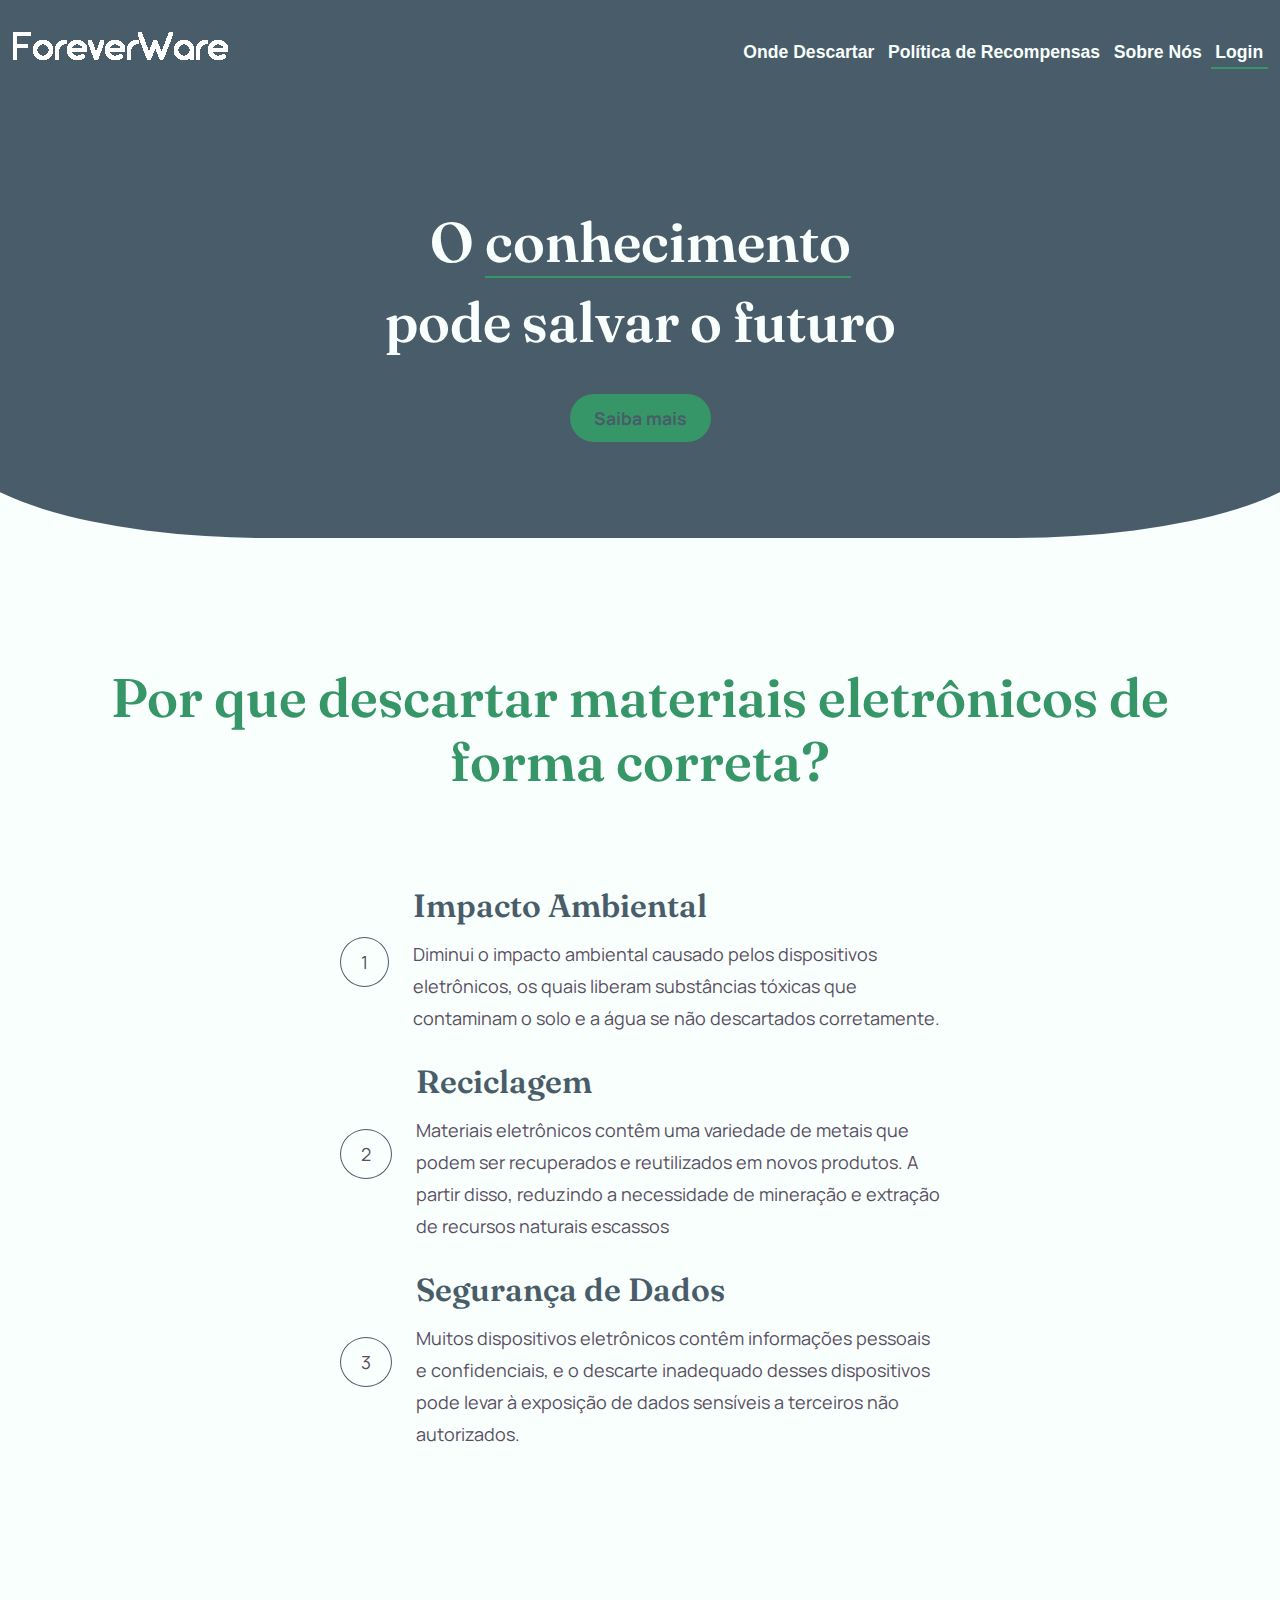
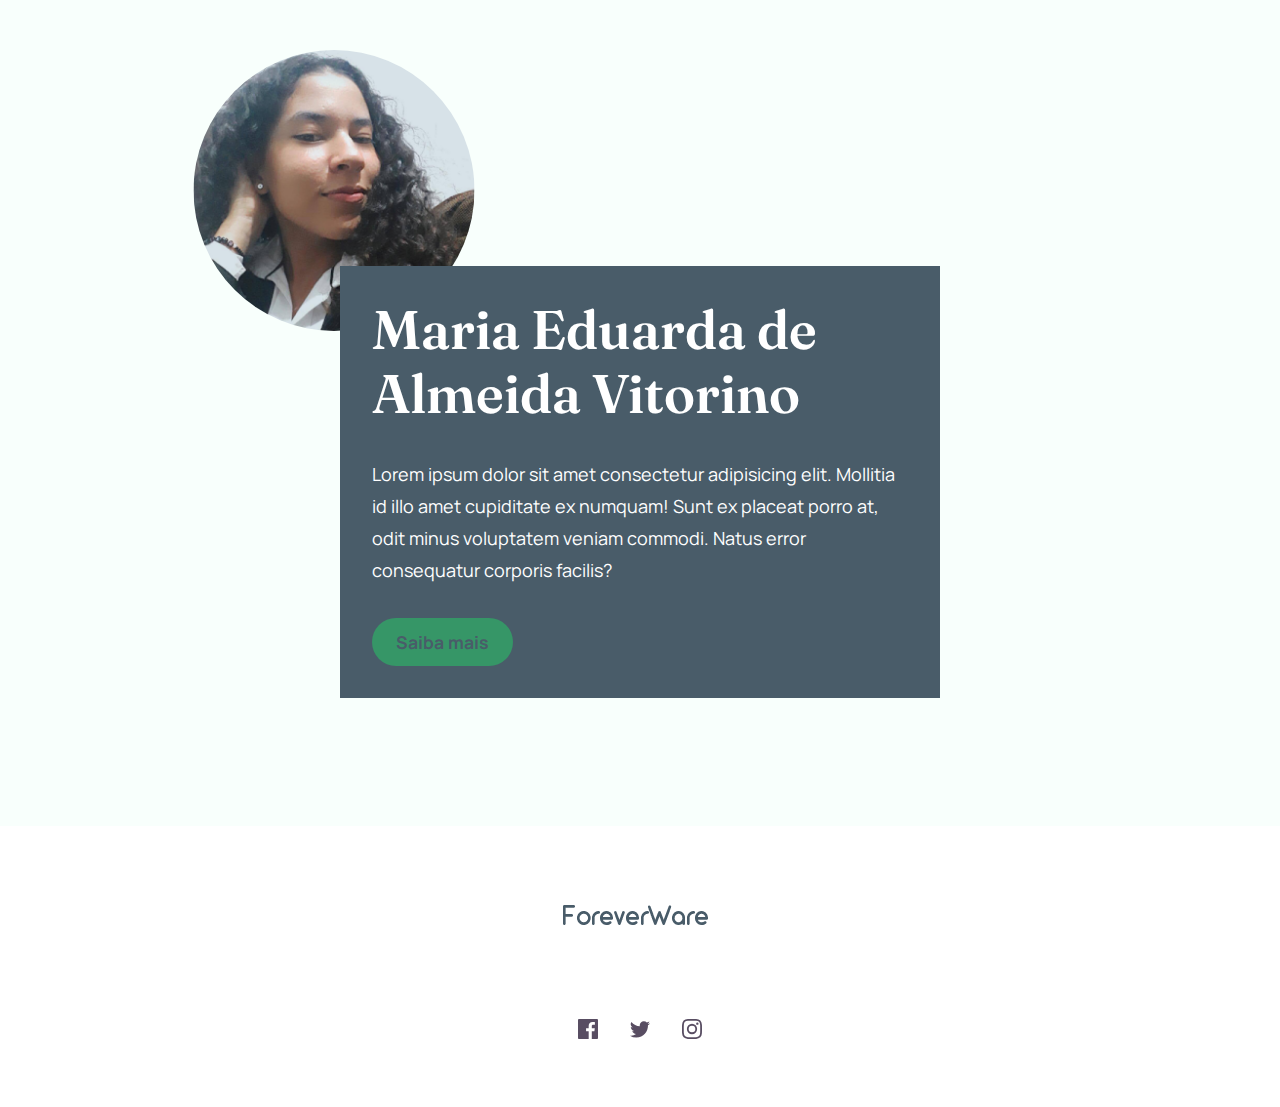
==== index.html @ 9ac03c5b "First Commit" ====
<!DOCTYPE html>
<html lang="en">
<head>
  <meta charset="UTF-8">
  <meta name="viewport" content="width=device-width, initial-scale=1.0">

  <link rel="icon" type="image/png" sizes="30x30" href="./assets/images/pngwing.com.png">
  <link rel="stylesheet" href="css/styles.css">
  <title>ForeverWare | Descarte e Conhecimento</title>

</head>
<body>
  <main>
    <nav class="nav">
      <div class="nav__logo">
        <!-- <h3>ForeverWare</h3> -->
        <a href="index.html"><img  src="./assets/images/foreverwarelogo.png"  alt="Workit logo"></a>
      </div>
      <div class="nav__cta">

        <a href="ondedescartar.html"><button class="secondary-button">Onde Descartar</button></a>
        <a href="politicarecompensas.html"><button class="secondary-button">Política de Recompensas</button></a>
        <a href="#cta"><button class="secondary-button">Sobre Nós</button></a>
        <a href="login.html"><button class="secondary-button login-button">Login</button></a>

      </div>
      
    </nav>
    <section class="hero">
      <div class="container">
        <h1>O <span class="hero__accent">conhecimento</span> pode salvar o futuro</h1>
        <a href="#features" data-scroll><button class="primary-button rounded-button">Saiba mais</button></a>
      </div>
    </section>
    <section id="features">
      <div class="container">
        <h2 class="feature-title">Por que descartar materiais eletrônicos de forma correta?</h2>

        <div class="features__box">
          
          <div class="feature__card">
            <div class="card__header">
              <p class="feature__card--icon">1</p>
            </div>
            <div class="feature__body">
              <h3 class="feature__card--title">Impacto Ambiental</h3>
              <p class="feature__card--text">Diminui o impacto ambiental causado pelos dispositivos eletrônicos, os quais liberam substâncias tóxicas que contaminam o solo e a água se não descartados corretamente.</p>
            </div>
          </div>
          <div class="feature__card">
            <div class="card__header">
              <p class="feature__card--icon">2</p>
            </div>
            <div class="feature__body">
              <h3 class="feature__card--title">Reciclagem</h3>
              <p class="feature__card--text">Materiais eletrônicos contêm uma variedade de metais que podem ser recuperados e reutilizados em novos produtos. A partir disso, reduzindo a necessidade de mineração e extração de recursos naturais escassos</p>
            </div>
          </div>
          <div class="feature__card">
            <div class="card__header">
              <p class="feature__card--icon">3</p>
            </div>
            <div class="feature__body">
              <h3 class="feature__card--title">Segurança de Dados</h3>
              <p class="feature__card--text">Muitos dispositivos eletrônicos contêm informações pessoais e confidenciais, e o descarte inadequado desses dispositivos pode levar à exposição de dados sensíveis a terceiros não autorizados.</p>
            </div>
          </div>
        </div>
      </div>
    </section>
    <section id="cta">
      <div class="cta__box">
        <img src="./assets/images/authorphoto.png" alt="Founder image">
        <h2 class="cta__box--title">Maria Eduarda de Almeida  Vitorino</h2>
        <p class="cta__box--text">Lorem ipsum dolor sit amet consectetur adipisicing elit. Mollitia id illo amet cupiditate ex numquam! Sunt ex placeat porro at, odit minus voluptatem veniam commodi. Natus error consequatur corporis facilis?</p>
        <a href="https://github.com/vtrnduda"><button class="primary-button rounded-button">Saiba mais</button></a>
        </div>
    </section>
  </main>
  <footer>
      <div class="footer__logo">
        <img src="./assets/images/foreverwarelogodark.png" alt="Workit logo">
      </div>
      <div class="footer__social">
        <a href="#"><img src="./assets/images/icon-facebook.svg" alt="Facebook icon"></a>
        <a href="#"><img src="./assets/images/icon-twitter.svg" alt="Twitter icon"></a>
        <a href="#"><img src="./assets/images/icon-instagram.svg" alt="Instagram icon"></a>
      </div>
  </footer>
  
  <script type="module" src="./js/main.js"></script>

</body>
</html>
---- css/styles.css ----
@import url('https://fonts.googleapis.com/css2?family=Fraunces:wght@600&family=Manrope&display=swap');

* {
    box-sizing: border-box;
    margin: 0;
    padding: 0;
    /* scroll-behavior: smooth;    */
}

:root {
    --primary-font: 'Fraunces', serif;
    --secondary-font: 'Manrope', sans-serif;
    --primary-color: #495c69;
    --secondary-color: #369667;
    /* --secondary-color: #44ffa1; */
    --tertiary-color: #584d62;
    --primary-background: #f8fffc;
    --secondary-background: #fff;
}

body {
    background-color: var(--primary-background);
    overflow-x: hidden;
}

h1 {
    font-family: var(--primary-font);
    font-size: 3.5rem;
    font-weight: 600;
    line-height: 80px;
}

h2 {
    font-family: var(--primary-font);
    font-size: 3.4rem;
    font-weight: 600;
    line-height: 64px;
}

h3 {
    font-family: var(--primary-font);
    font-size: 2rem;
    font-weight: 600;
    line-height: 32px;
}

p {
    font-family: var(--secondary-font);
    font-size: 1.125rem;
    font-weight: 400;
    line-height: 32px;
    color: var(--tertiary-color);
}

.primary-button {
    background-color: var(--secondary-color);
    border: none;
    color: var(--primary-color);
    cursor: pointer;
    font-family: var(--secondary-font);
    font-size: 1.1rem;
    font-weight: 700;
    padding: 0.75rem 1.5rem;
}

.primary-button:hover {
    background-color: var(--primary-color);
    color: var(--secondary-color);
    border: 1px solid var(--secondary-color);
}

.secondary-button {
    color: var(--primary-color);
    font-size: 1.1rem;
    font-weight: 700;
    cursor: pointer;
    border: 0;
    padding-bottom: 5px;
    background-color: transparent;
    
}

.login-button {
    border-bottom: 2px solid var(--secondary-color);
}

.rounded-button {
    background-color: var(--secondary-color);
    border-radius: 9999px;
    padding: 0.75rem 1.5rem;
}

.secondary-button:hover {
    color: var(--secondary-color);
}

.nav {
    background-color: var(--primary-color);
    display: flex;
    justify-content: space-between;
    align-items: center;
    padding: 1rem 0.75rem;
}

.nav button {
    color: var(--primary-background);
}

.nav__logo {
    cursor: pointer;
}

.nav__cta button {
    padding: 0.3rem;
}

/*hero section*/
.hero .container{
    color: var(--primary-background);
    display: flex;
    flex-direction: column;
    justify-content: center;
    align-items: center;
    text-align: center;
    /*padding: 4rem 2rem;*/
    gap: 2rem;
    position: relative;

}

.container {
    padding: 6rem 2rem;
    height: 100%;
    border-bottom-left-radius: 23%;
    border-bottom-right-radius: 23%;
    background: var(--primary-color);
    margin: 0 -50px;
}

.deck {
    display: flex;
    justify-content: center;
    align-items: center;
    flex-direction: row;
    gap: 3rem;
    height: 100%;
    width: 100%;
    
}

.hero__accent {
    border-bottom: 2px solid var(--secondary-color);
}



/* .hero img {
    width: 100%;
    max-width: 320px;
    height: 100%;
    max-height: 184px;
    position: absolute;
    top: 80%;
    left: 50%;
    transform: translateX(-50%);
} */

/*features*/

#features .container {
    background-color: var(--primary-background);
    text-align: center;
}

.features__box {
    display: flex;
    flex-direction: column;
    justify-content: center;
    align-items: center;
    text-align: center;
    gap: 2rem;
    padding: 4rem 2rem;
}

.feature-title {
    color: var(--secondary-color);
    padding: 2rem 4rem;
}

.feature__card {
    display: flex;
    flex-direction: column;
    justify-content: center;
    align-items: center;
    gap: 1.5rem;
}

.feature__card--icon {
    border: 1px solid var(--primary-color);
    padding: 0.5rem 1.25rem;
    border-radius: 100%;
}

.feature__card--title {
    color: var(--primary-color);
}

/*cta*/

#cta {
    margin-top: 8rem;
    padding: 8rem 2rem;
    background-color: transparent;
    z-index: 0;
}

#cta img {
    width: 100%;
    max-width: 281px;
    height: 100%;
    max-height: 281px;
    position: absolute;
    top: -45%;
    left: 50%;
    transform: translateX(-50%);
    z-index: -1;
}

.cta__box {
    background-color: var(--primary-color);
    position: relative;
    display: flex;
    flex-direction: column;
    justify-content: center;
    align-items: center;
    text-align: center;
    gap: 2rem;
    padding: 2rem;
}

.cta__box img {
    border-radius: 100%;
}

.cta__box--title {
    color: var(--secondary-background);
}

.cta__box--text {
    color: var(--secondary-background);
}

/*footer*/
footer {
    padding: 4rem 2rem;
    background-color: var(--secondary-background);
    display: flex;
    flex-direction: column;
    justify-content: center;
    align-items: center;
    text-align: center;
    gap: 4rem;
}

.footer__social {
    display: flex;
    justify-content: center;
    align-items: center;
    gap: 2rem;
}


@media screen and (max-width: 375px) {
    h1 {
        font-size: 2.75rem;
        line-height: 48px;
    }

    h2 {
        font-size: 2rem;
        line-height: 32px;
    }

    .nav {
        display: flex;
        flex-direction: column;
    }
    .nav__cta {
        display: flex;
        flex-direction: row;
    }

    .nav button {
        width: 50%;
    }
}

@media screen and (min-width: 768px) {
    .hero .container {
        /* background-image: url(assets/images/bg-pattern-1.svg), url(assets/images/bg-pattern-2.svg); */
        background-position: -10% 0, 100% 50%;
        background-repeat: no-repeat;
    }

    h1 {
        max-width: 550px;

    }

    .hero img {
        max-width: 514px;
        max-height: 296px;
    }

    .features {
        margin-top: 8rem;
    }

    .feature__card {
        flex-direction: row;
        max-width: 600px;
    }

    .feature__body {
        text-align: left;
        display: flex;
        flex-direction: column;
        gap: 1rem;
    }

    #cta {
        display: flex;
        justify-content: center;
    }

    .cta__box {
        align-items: flex-start;
        text-align: left;
        max-width: 600px;
        /* background-image: url(assets/images/bg-pattern-3.svg); */
        background-position: 90% 150%;
        background-repeat: no-repeat;
    }

    #cta img {
        top: -50%;
        left: -1%;
        transform: translateX(-50%);
    }
}

@media screen and (min-width: 1440px) {
    .nav {
        padding: 2rem 4rem;
    }

    .container {
        padding: 12rem 8rem;
    }

    .hero img {
        max-width: 767px;
        max-height: 441px;
    }

    .features .container {
        padding-bottom: 4rem;
    }


    .features__box {
        padding: 8rem 4rem;
        flex-direction: row;
        gap: 4rem;
    }

    .feature__card {
        flex-direction: column;
    }

    .feature__body {
        text-align: center;
        display: flex;
        flex-direction: column;
        gap: 1rem;
    }

    #cta img {
        width: 100%;
        max-width: 400px;
        height: 100%;
        max-height: 400px;
        top: -60%;
        left: -5%;
    }

    .cta__box {
        max-width: 800px;
        background-position: 90% 150%;
        padding: 4rem;
    }
}
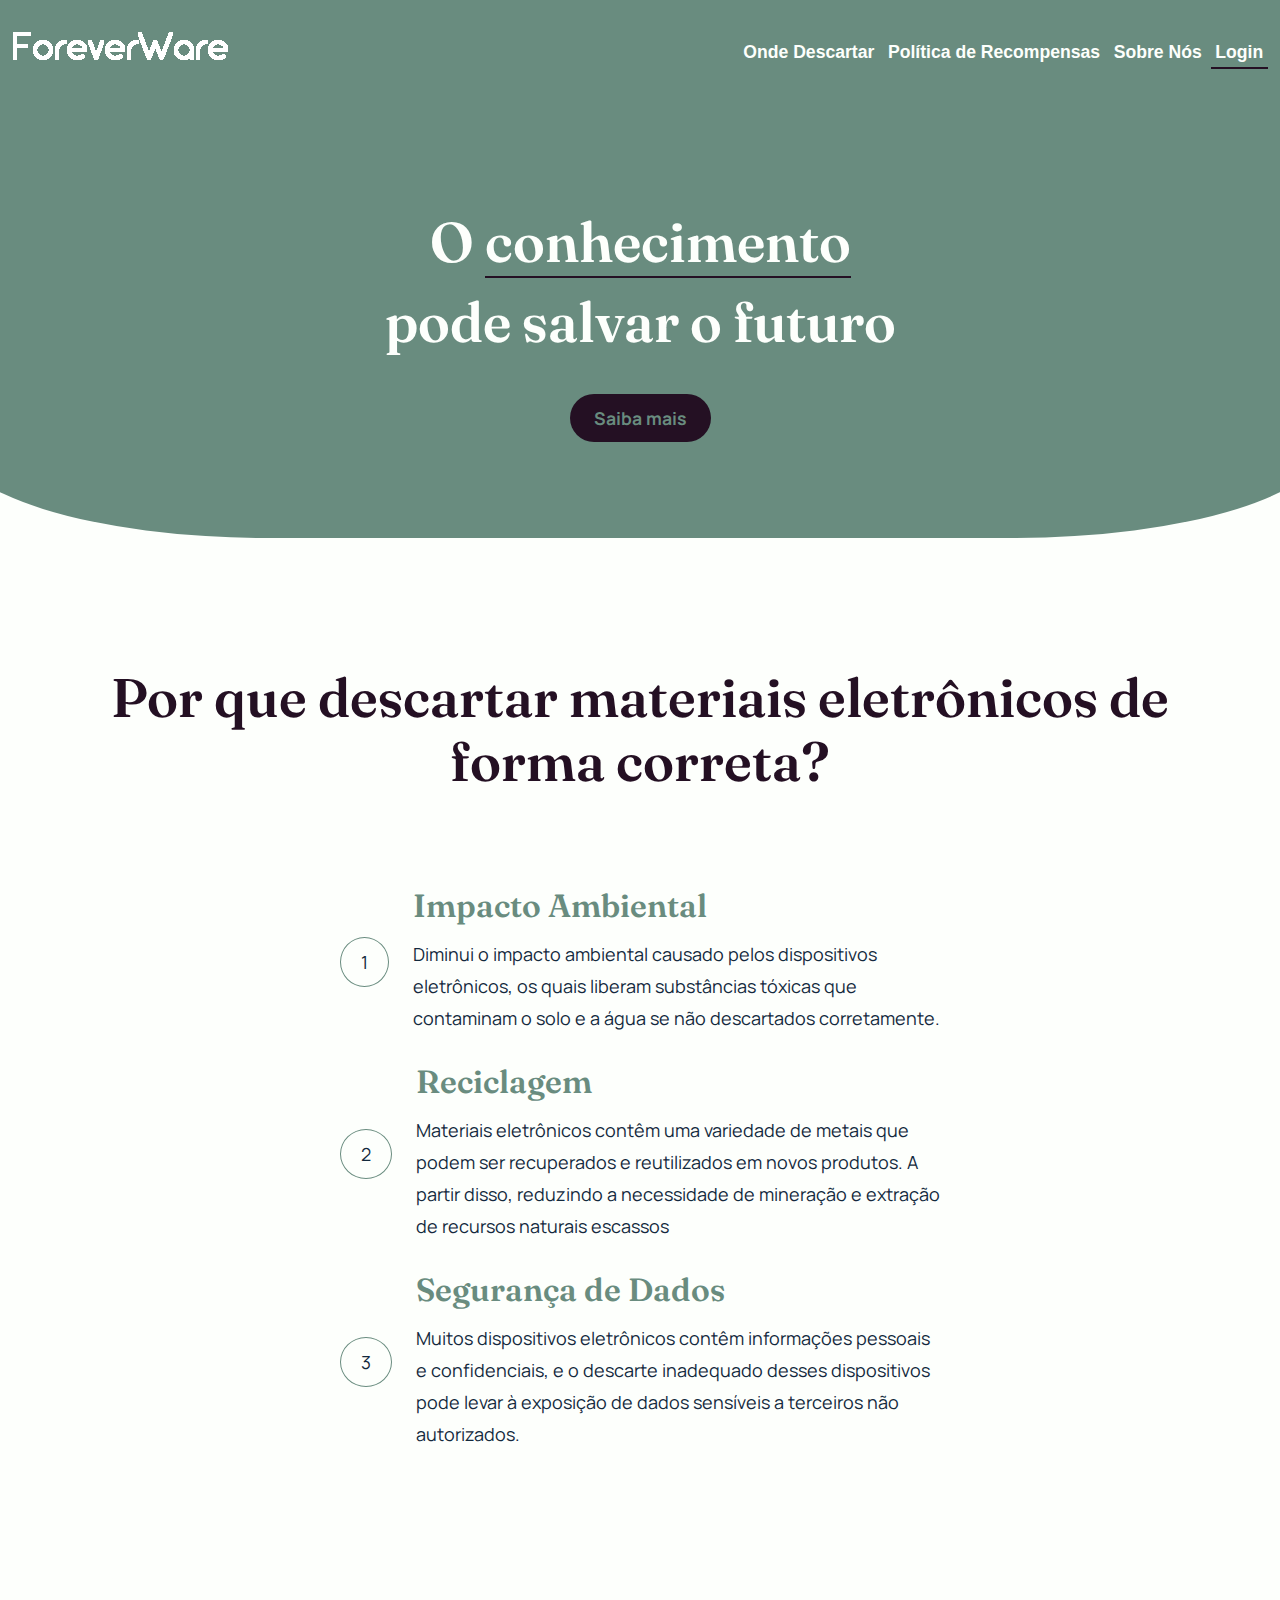
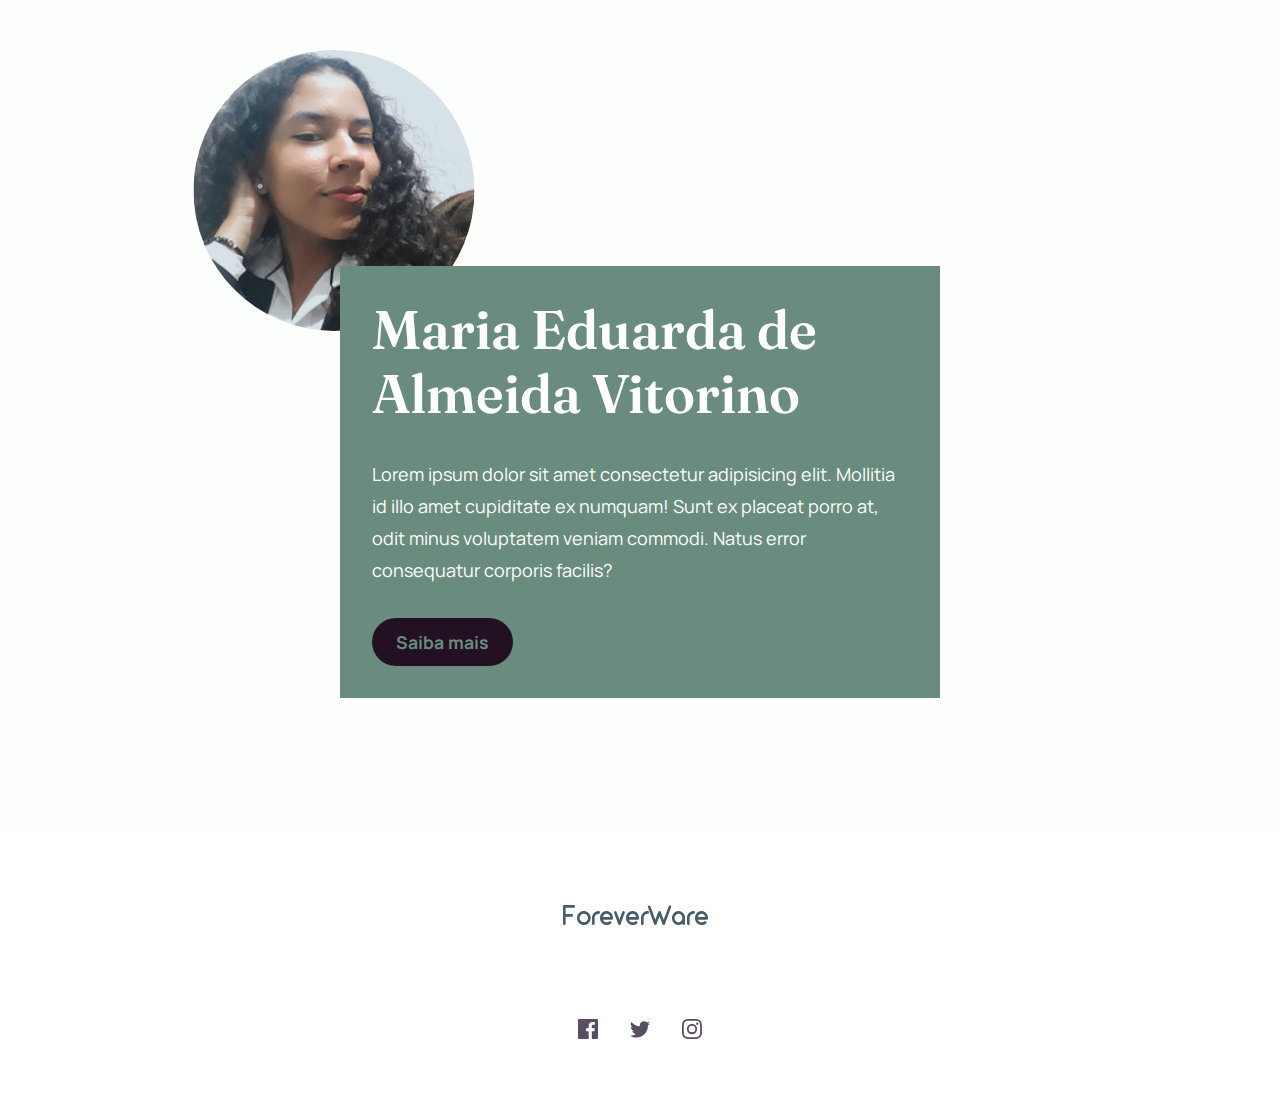
==== commit a334e149: "prettier format" ====
--- a/index.html
+++ b/index.html
@@ -1,94 +1,141 @@
 <!DOCTYPE html>
-<html lang="en">
-<head>
-  <meta charset="UTF-8">
-  <meta name="viewport" content="width=device-width, initial-scale=1.0">
+<html lang="pt-br">
+  <head>
+    <meta charset="UTF-8" />
+    <meta name="viewport" content="width=device-width, initial-scale=1.0" />
 
-  <link rel="icon" type="image/png" sizes="30x30" href="./assets/images/pngwing.com.png">
-  <link rel="stylesheet" href="css/styles.css">
-  <title>ForeverWare | Descarte e Conhecimento</title>
+    <link
+      rel="icon"
+      type="image/png"
+      sizes="30x30"
+      href="./assets/images/pngwing.com.png"
+    />
+    <link rel="stylesheet" href="css/styles.css" />
+    <title>ForeverWare | Descarte e Conhecimento</title>
+  </head>
+  <body>
+    <main>
+      <nav class="nav">
+        <div class="nav__logo">
+          <!-- <h3>ForeverWare</h3> -->
+          <a href="index.html"
+            ><img src="./assets/images/foreverwarelogo.png" alt="Workit logo"
+          /></a>
+        </div>
+        <div class="nav__cta">
+          <a href="ondedescartar.html"
+            ><button class="secondary-button">Onde Descartar</button></a
+          >
+          <a href="politicarecompensas.html"
+            ><button class="secondary-button">
+              Política de Recompensas
+            </button></a
+          >
+          <a href="#cta"><button class="secondary-button">Sobre Nós</button></a>
+          <a href="login.html"
+            ><button class="secondary-button login-button">Login</button></a
+          >
+        </div>
+      </nav>
+      <section class="hero">
+        <div class="container">
+          <h1>
+            O <span class="hero__accent">conhecimento</span> pode salvar o
+            futuro
+          </h1>
+          <a href="#features" data-scroll
+            ><button class="primary-button rounded-button">
+              Saiba mais
+            </button></a
+          >
+        </div>
+      </section>
+      <section id="features">
+        <div class="container">
+          <h2 class="feature-title">
+            Por que descartar materiais eletrônicos de forma correta?
+          </h2>
 
-</head>
-<body>
-  <main>
-    <nav class="nav">
-      <div class="nav__logo">
-        <!-- <h3>ForeverWare</h3> -->
-        <a href="index.html"><img  src="./assets/images/foreverwarelogo.png"  alt="Workit logo"></a>
-      </div>
-      <div class="nav__cta">
-
-        <a href="ondedescartar.html"><button class="secondary-button">Onde Descartar</button></a>
-        <a href="politicarecompensas.html"><button class="secondary-button">Política de Recompensas</button></a>
-        <a href="#cta"><button class="secondary-button">Sobre Nós</button></a>
-        <a href="login.html"><button class="secondary-button login-button">Login</button></a>
-
-      </div>
-      
-    </nav>
-    <section class="hero">
-      <div class="container">
-        <h1>O <span class="hero__accent">conhecimento</span> pode salvar o futuro</h1>
-        <a href="#features" data-scroll><button class="primary-button rounded-button">Saiba mais</button></a>
-      </div>
-    </section>
-    <section id="features">
-      <div class="container">
-        <h2 class="feature-title">Por que descartar materiais eletrônicos de forma correta?</h2>
-
-        <div class="features__box">
-          
-          <div class="feature__card">
-            <div class="card__header">
-              <p class="feature__card--icon">1</p>
+          <div class="features__box">
+            <div class="feature__card">
+              <div class="card__header">
+                <p class="feature__card--icon">1</p>
+              </div>
+              <div class="feature__body">
+                <h3 class="feature__card--title">Impacto Ambiental</h3>
+                <p class="feature__card--text">
+                  Diminui o impacto ambiental causado pelos dispositivos
+                  eletrônicos, os quais liberam substâncias tóxicas que
+                  contaminam o solo e a água se não descartados corretamente.
+                </p>
+              </div>
             </div>
-            <div class="feature__body">
-              <h3 class="feature__card--title">Impacto Ambiental</h3>
-              <p class="feature__card--text">Diminui o impacto ambiental causado pelos dispositivos eletrônicos, os quais liberam substâncias tóxicas que contaminam o solo e a água se não descartados corretamente.</p>
+            <div class="feature__card">
+              <div class="card__header">
+                <p class="feature__card--icon">2</p>
+              </div>
+              <div class="feature__body">
+                <h3 class="feature__card--title">Reciclagem</h3>
+                <p class="feature__card--text">
+                  Materiais eletrônicos contêm uma variedade de metais que podem
+                  ser recuperados e reutilizados em novos produtos. A partir
+                  disso, reduzindo a necessidade de mineração e extração de
+                  recursos naturais escassos
+                </p>
+              </div>
             </div>
-          </div>
-          <div class="feature__card">
-            <div class="card__header">
-              <p class="feature__card--icon">2</p>
-            </div>
-            <div class="feature__body">
-              <h3 class="feature__card--title">Reciclagem</h3>
-              <p class="feature__card--text">Materiais eletrônicos contêm uma variedade de metais que podem ser recuperados e reutilizados em novos produtos. A partir disso, reduzindo a necessidade de mineração e extração de recursos naturais escassos</p>
-            </div>
-          </div>
-          <div class="feature__card">
-            <div class="card__header">
-              <p class="feature__card--icon">3</p>
-            </div>
-            <div class="feature__body">
-              <h3 class="feature__card--title">Segurança de Dados</h3>
-              <p class="feature__card--text">Muitos dispositivos eletrônicos contêm informações pessoais e confidenciais, e o descarte inadequado desses dispositivos pode levar à exposição de dados sensíveis a terceiros não autorizados.</p>
+            <div class="feature__card">
+              <div class="card__header">
+                <p class="feature__card--icon">3</p>
+              </div>
+              <div class="feature__body">
+                <h3 class="feature__card--title">Segurança de Dados</h3>
+                <p class="feature__card--text">
+                  Muitos dispositivos eletrônicos contêm informações pessoais e
+                  confidenciais, e o descarte inadequado desses dispositivos
+                  pode levar à exposição de dados sensíveis a terceiros não
+                  autorizados.
+                </p>
+              </div>
             </div>
           </div>
         </div>
-      </div>
-    </section>
-    <section id="cta">
-      <div class="cta__box">
-        <img src="./assets/images/authorphoto.png" alt="Founder image">
-        <h2 class="cta__box--title">Maria Eduarda de Almeida  Vitorino</h2>
-        <p class="cta__box--text">Lorem ipsum dolor sit amet consectetur adipisicing elit. Mollitia id illo amet cupiditate ex numquam! Sunt ex placeat porro at, odit minus voluptatem veniam commodi. Natus error consequatur corporis facilis?</p>
-        <a href="https://github.com/vtrnduda"><button class="primary-button rounded-button">Saiba mais</button></a>
+      </section>
+      <section id="cta">
+        <div class="cta__box">
+          <img src="./assets/images/authorphoto.png" alt="Founder image" />
+          <h2 class="cta__box--title">Maria Eduarda de Almeida Vitorino</h2>
+          <p class="cta__box--text">
+            Lorem ipsum dolor sit amet consectetur adipisicing elit. Mollitia id
+            illo amet cupiditate ex numquam! Sunt ex placeat porro at, odit
+            minus voluptatem veniam commodi. Natus error consequatur corporis
+            facilis?
+          </p>
+          <a href="https://github.com/vtrnduda"
+            ><button class="primary-button rounded-button">
+              Saiba mais
+            </button></a
+          >
         </div>
-    </section>
-  </main>
-  <footer>
+      </section>
+    </main>
+    <footer>
       <div class="footer__logo">
-        <img src="./assets/images/foreverwarelogodark.png" alt="Workit logo">
+        <img src="./assets/images/foreverwarelogodark.png" alt="Workit logo" />
       </div>
       <div class="footer__social">
-        <a href="#"><img src="./assets/images/icon-facebook.svg" alt="Facebook icon"></a>
-        <a href="#"><img src="./assets/images/icon-twitter.svg" alt="Twitter icon"></a>
-        <a href="#"><img src="./assets/images/icon-instagram.svg" alt="Instagram icon"></a>
+        <a href="#"
+          ><img src="./assets/images/icon-facebook.svg" alt="Facebook icon"
+        /></a>
+        <a href="#"
+          ><img src="./assets/images/icon-twitter.svg" alt="Twitter icon"
+        /></a>
+        <a href="#"
+          ><img src="./assets/images/icon-instagram.svg" alt="Instagram icon"
+        /></a>
       </div>
-  </footer>
-  
-  <script type="module" src="./js/main.js"></script>
+    </footer>
 
-</body>
-</html>+    <script type="module" src="./js/main.js"></script>
+  </body>
+</html>
--- a/css/styles.css
+++ b/css/styles.css
@@ -1,158 +1,156 @@
-@import url('https://fonts.googleapis.com/css2?family=Fraunces:wght@600&family=Manrope&display=swap');
+@import url("https://fonts.googleapis.com/css2?family=Fraunces:wght@600&family=Manrope&display=swap");
 
 * {
-    box-sizing: border-box;
-    margin: 0;
-    padding: 0;
-    /* scroll-behavior: smooth;    */
+  box-sizing: border-box;
+  margin: 0;
+  padding: 0;
+  /* scroll-behavior: smooth;     */
 }
 
 :root {
-    --primary-font: 'Fraunces', serif;
-    --secondary-font: 'Manrope', sans-serif;
-    --primary-color: #495c69;
-    --secondary-color: #369667;
-    /* --secondary-color: #44ffa1; */
-    --tertiary-color: #584d62;
-    --primary-background: #f8fffc;
-    --secondary-background: #fff;
+  --primary-font: "Fraunces", serif;
+  --secondary-font: "Manrope", sans-serif;
+  /* --primary-color: #495c69; */
+  --primary-color: #698c7f;
+  /* --secondary-color: #369667; */
+  --secondary-color: #241023;
+  --tertiary-color: #13293d;
+  /* --primary-background: #f8fffc; */
+  --primary-background: #fdfffc;
+  --secondary-background: #fff;
+  --tertiary-background: #5e8073;
 }
 
 body {
-    background-color: var(--primary-background);
-    overflow-x: hidden;
+  background-color: var(--primary-background);
+  overflow-x: hidden;
 }
 
 h1 {
-    font-family: var(--primary-font);
-    font-size: 3.5rem;
-    font-weight: 600;
-    line-height: 80px;
+  font-family: var(--primary-font);
+  font-size: 3.5rem;
+  font-weight: 600;
+  line-height: 80px;
 }
 
 h2 {
-    font-family: var(--primary-font);
-    font-size: 3.4rem;
-    font-weight: 600;
-    line-height: 64px;
+  font-family: var(--primary-font);
+  font-size: 3.4rem;
+  font-weight: 600;
+  line-height: 64px;
 }
 
 h3 {
-    font-family: var(--primary-font);
-    font-size: 2rem;
-    font-weight: 600;
-    line-height: 32px;
+  font-family: var(--primary-font);
+  font-size: 2rem;
+  font-weight: 600;
+  line-height: 32px;
 }
 
 p {
-    font-family: var(--secondary-font);
-    font-size: 1.125rem;
-    font-weight: 400;
-    line-height: 32px;
-    color: var(--tertiary-color);
+  font-family: var(--secondary-font);
+  font-size: 1.125rem;
+  font-weight: 400;
+  line-height: 32px;
+  color: var(--tertiary-color);
 }
 
 .primary-button {
-    background-color: var(--secondary-color);
-    border: none;
-    color: var(--primary-color);
-    cursor: pointer;
-    font-family: var(--secondary-font);
-    font-size: 1.1rem;
-    font-weight: 700;
-    padding: 0.75rem 1.5rem;
+  background-color: var(--secondary-color);
+  border: none;
+  color: var(--primary-color);
+  cursor: pointer;
+  font-family: var(--secondary-font);
+  font-size: 1.1rem;
+  font-weight: 700;
+  padding: 0.75rem 1.5rem;
 }
 
 .primary-button:hover {
-    background-color: var(--primary-color);
-    color: var(--secondary-color);
-    border: 1px solid var(--secondary-color);
+  background-color: var(--primary-color);
+  color: var(--secondary-color);
+  border: 1px solid var(--secondary-color);
 }
 
 .secondary-button {
-    color: var(--primary-color);
-    font-size: 1.1rem;
-    font-weight: 700;
-    cursor: pointer;
-    border: 0;
-    padding-bottom: 5px;
-    background-color: transparent;
-    
+  color: var(--primary-color);
+  font-size: 1.1rem;
+  font-weight: 700;
+  cursor: pointer;
+  border: 0;
+  padding-bottom: 5px;
+  background-color: transparent;
 }
 
 .login-button {
-    border-bottom: 2px solid var(--secondary-color);
+  border-bottom: 2px solid var(--secondary-color);
 }
 
 .rounded-button {
-    background-color: var(--secondary-color);
-    border-radius: 9999px;
-    padding: 0.75rem 1.5rem;
+  background-color: var(--secondary-color);
+  border-radius: 9999px;
+  padding: 0.75rem 1.5rem;
 }
 
 .secondary-button:hover {
-    color: var(--secondary-color);
+  color: var(--secondary-color);
 }
 
 .nav {
-    background-color: var(--primary-color);
-    display: flex;
-    justify-content: space-between;
-    align-items: center;
-    padding: 1rem 0.75rem;
+  background-color: var(--primary-color);
+  display: flex;
+  justify-content: space-between;
+  align-items: center;
+  padding: 1rem 0.75rem;
 }
 
 .nav button {
-    color: var(--primary-background);
+  color: var(--primary-background);
 }
 
 .nav__logo {
-    cursor: pointer;
+  cursor: pointer;
 }
 
 .nav__cta button {
-    padding: 0.3rem;
+  padding: 0.3rem;
 }
 
 /*hero section*/
-.hero .container{
-    color: var(--primary-background);
-    display: flex;
-    flex-direction: column;
-    justify-content: center;
-    align-items: center;
-    text-align: center;
-    /*padding: 4rem 2rem;*/
-    gap: 2rem;
-    position: relative;
-
+.hero .container {
+  color: var(--primary-background);
+  display: flex;
+  flex-direction: column;
+  justify-content: center;
+  align-items: center;
+  text-align: center;
+  /* padding: 8rem 4rem; */
+  gap: 2rem;
+  position: relative;
 }
 
 .container {
-    padding: 6rem 2rem;
-    height: 100%;
-    border-bottom-left-radius: 23%;
-    border-bottom-right-radius: 23%;
-    background: var(--primary-color);
-    margin: 0 -50px;
+  padding: 6rem 2rem;
+  height: 100%;
+  border-bottom-left-radius: 23%;
+  border-bottom-right-radius: 23%;
+  background: var(--primary-color);
+  margin: 0 -50px;
 }
 
 .deck {
-    display: flex;
-    justify-content: center;
-    align-items: center;
-    flex-direction: row;
-    gap: 3rem;
-    height: 100%;
-    width: 100%;
-    
+  display: flex;
+  justify-content: center;
+  align-items: center;
+  flex-direction: row;
+  gap: 3rem;
+  height: 100%;
+  width: 100%;
 }
 
 .hero__accent {
-    border-bottom: 2px solid var(--secondary-color);
-}
-
-
+  border-bottom: 2px solid var(--secondary-color);
+}
 
 /* .hero img {
     width: 100%;
@@ -168,235 +166,239 @@
 /*features*/
 
 #features .container {
-    background-color: var(--primary-background);
-    text-align: center;
+  background-color: var(--primary-background);
+  text-align: center;
 }
 
 .features__box {
+  display: flex;
+  flex-direction: column;
+  justify-content: center;
+  align-items: center;
+  text-align: center;
+  gap: 2rem;
+  padding: 4rem 2rem;
+}
+
+.feature-title {
+  color: var(--secondary-color);
+  padding: 2rem 4rem;
+}
+
+.feature__card {
+  display: flex;
+  flex-direction: column;
+  justify-content: center;
+  align-items: center;
+  gap: 1.5rem;
+}
+
+.feature__card--icon {
+  border: 1px solid var(--primary-color);
+  padding: 0.5rem 1.25rem;
+  border-radius: 100%;
+}
+
+.feature__card--title {
+  color: var(--primary-color);
+}
+
+/*cta*/
+
+#cta {
+  margin-top: 8rem;
+  padding: 8rem 2rem;
+  background-color: transparent;
+  z-index: 0;
+}
+
+#cta img {
+  width: 100%;
+  max-width: 281px;
+  height: 100%;
+  max-height: 281px;
+  position: absolute;
+  top: -45%;
+  left: 50%;
+  transform: translateX(-50%);
+  z-index: -1;
+}
+
+.cta__box {
+  background-color: var(--primary-color);
+  position: relative;
+  display: flex;
+  flex-direction: column;
+  justify-content: center;
+  align-items: center;
+  text-align: center;
+  gap: 2rem;
+  padding: 2rem;
+}
+
+.cta__box img {
+  border-radius: 100%;
+}
+
+.cta__box--title {
+  color: var(--secondary-background);
+}
+
+.cta__box--text {
+  color: var(--secondary-background);
+}
+
+/*footer*/
+footer {
+  padding: 4rem 2rem;
+  background-color: var(--secondary-background);
+  display: flex;
+  flex-direction: column;
+  justify-content: center;
+  align-items: center;
+  text-align: center;
+  gap: 4rem;
+}
+
+.footer__social {
+  display: flex;
+  justify-content: center;
+  align-items: center;
+  gap: 2rem;
+}
+
+@media screen and (max-width: 375px) {
+  h1 {
+    font-size: 2.75rem;
+    line-height: 48px;
+  }
+
+  h2 {
+    font-size: 2rem;
+    line-height: 32px;
+  }
+
+  .nav {
     display: flex;
     flex-direction: column;
-    justify-content: center;
+  }
+  .nav__cta {
+    display: flex;
+    flex-direction: row;
     align-items: center;
-    text-align: center;
-    gap: 2rem;
-    padding: 4rem 2rem;
-}
-
-.feature-title {
-    color: var(--secondary-color);
-    padding: 2rem 4rem;
-}
-
-.feature__card {
+  }
+
+  .nav__cta .secondary-button,
+  .nav_cta .secondary-button:hover {
+    width: 100%;
+  }
+
+  .nav button {
+    width: 50%;
+  }
+}
+
+@media screen and (min-width: 768px) {
+  .hero .container {
+    /* background-image: url(assets/images/bg-pattern-1.svg), url(assets/images/bg-pattern-2.svg); */
+    background-position: -10% 0, 100% 50%;
+    background-repeat: no-repeat;
+  }
+
+  h1 {
+    max-width: 550px;
+  }
+
+  .hero img {
+    max-width: 514px;
+    max-height: 296px;
+  }
+
+  .features {
+    margin-top: 8rem;
+  }
+
+  .feature__card {
+    flex-direction: row;
+    max-width: 600px;
+  }
+
+  .feature__body {
+    text-align: left;
     display: flex;
     flex-direction: column;
+    gap: 1rem;
+  }
+
+  #cta {
+    display: flex;
     justify-content: center;
-    align-items: center;
-    gap: 1.5rem;
-}
-
-.feature__card--icon {
-    border: 1px solid var(--primary-color);
-    padding: 0.5rem 1.25rem;
-    border-radius: 100%;
-}
-
-.feature__card--title {
-    color: var(--primary-color);
-}
-
-/*cta*/
-
-#cta {
-    margin-top: 8rem;
-    padding: 8rem 2rem;
-    background-color: transparent;
-    z-index: 0;
-}
-
-#cta img {
-    width: 100%;
-    max-width: 281px;
-    height: 100%;
-    max-height: 281px;
-    position: absolute;
-    top: -45%;
-    left: 50%;
+  }
+
+  .cta__box {
+    align-items: flex-start;
+    text-align: left;
+    max-width: 600px;
+    /* background-image: url(assets/images/bg-pattern-3.svg); */
+    background-position: 90% 150%;
+    background-repeat: no-repeat;
+  }
+
+  #cta img {
+    top: -50%;
+    left: -1%;
     transform: translateX(-50%);
-    z-index: -1;
-}
-
-.cta__box {
-    background-color: var(--primary-color);
-    position: relative;
+  }
+}
+
+@media screen and (min-width: 1440px) {
+  .nav {
+    padding: 2rem 4rem;
+  }
+
+  .hero .container {
+    /* padding: 12rem 4rem; */
+    height: 70vh;
+  }
+
+  .hero img {
+    max-width: 767px;
+    max-height: 441px;
+  }
+
+  .features .container {
+    padding-bottom: 4rem;
+  }
+
+  .features__box {
+    padding: 8rem 4rem;
+    flex-direction: row;
+    gap: 4rem;
+  }
+
+  .feature__card {
+    flex-direction: column;
+  }
+
+  .feature__body {
+    text-align: center;
     display: flex;
     flex-direction: column;
-    justify-content: center;
-    align-items: center;
-    text-align: center;
-    gap: 2rem;
-    padding: 2rem;
-}
-
-.cta__box img {
-    border-radius: 100%;
-}
-
-.cta__box--title {
-    color: var(--secondary-background);
-}
-
-.cta__box--text {
-    color: var(--secondary-background);
-}
-
-/*footer*/
-footer {
-    padding: 4rem 2rem;
-    background-color: var(--secondary-background);
-    display: flex;
-    flex-direction: column;
-    justify-content: center;
-    align-items: center;
-    text-align: center;
-    gap: 4rem;
-}
-
-.footer__social {
-    display: flex;
-    justify-content: center;
-    align-items: center;
-    gap: 2rem;
-}
-
-
-@media screen and (max-width: 375px) {
-    h1 {
-        font-size: 2.75rem;
-        line-height: 48px;
-    }
-
-    h2 {
-        font-size: 2rem;
-        line-height: 32px;
-    }
-
-    .nav {
-        display: flex;
-        flex-direction: column;
-    }
-    .nav__cta {
-        display: flex;
-        flex-direction: row;
-    }
-
-    .nav button {
-        width: 50%;
-    }
-}
-
-@media screen and (min-width: 768px) {
-    .hero .container {
-        /* background-image: url(assets/images/bg-pattern-1.svg), url(assets/images/bg-pattern-2.svg); */
-        background-position: -10% 0, 100% 50%;
-        background-repeat: no-repeat;
-    }
-
-    h1 {
-        max-width: 550px;
-
-    }
-
-    .hero img {
-        max-width: 514px;
-        max-height: 296px;
-    }
-
-    .features {
-        margin-top: 8rem;
-    }
-
-    .feature__card {
-        flex-direction: row;
-        max-width: 600px;
-    }
-
-    .feature__body {
-        text-align: left;
-        display: flex;
-        flex-direction: column;
-        gap: 1rem;
-    }
-
-    #cta {
-        display: flex;
-        justify-content: center;
-    }
-
-    .cta__box {
-        align-items: flex-start;
-        text-align: left;
-        max-width: 600px;
-        /* background-image: url(assets/images/bg-pattern-3.svg); */
-        background-position: 90% 150%;
-        background-repeat: no-repeat;
-    }
-
-    #cta img {
-        top: -50%;
-        left: -1%;
-        transform: translateX(-50%);
-    }
-}
-
-@media screen and (min-width: 1440px) {
-    .nav {
-        padding: 2rem 4rem;
-    }
-
-    .container {
-        padding: 12rem 8rem;
-    }
-
-    .hero img {
-        max-width: 767px;
-        max-height: 441px;
-    }
-
-    .features .container {
-        padding-bottom: 4rem;
-    }
-
-
-    .features__box {
-        padding: 8rem 4rem;
-        flex-direction: row;
-        gap: 4rem;
-    }
-
-    .feature__card {
-        flex-direction: column;
-    }
-
-    .feature__body {
-        text-align: center;
-        display: flex;
-        flex-direction: column;
-        gap: 1rem;
-    }
-
-    #cta img {
-        width: 100%;
-        max-width: 400px;
-        height: 100%;
-        max-height: 400px;
-        top: -60%;
-        left: -5%;
-    }
-
-    .cta__box {
-        max-width: 800px;
-        background-position: 90% 150%;
-        padding: 4rem;
-    }
-}+    gap: 1rem;
+  }
+
+  #cta img {
+    width: 100%;
+    max-width: 400px;
+    height: 100%;
+    max-height: 400px;
+    top: -55%;
+    left: -5%;
+  }
+
+  .cta__box {
+    max-width: 800px;
+    background-position: 90% 150%;
+    padding: 4rem;
+  }
+}
